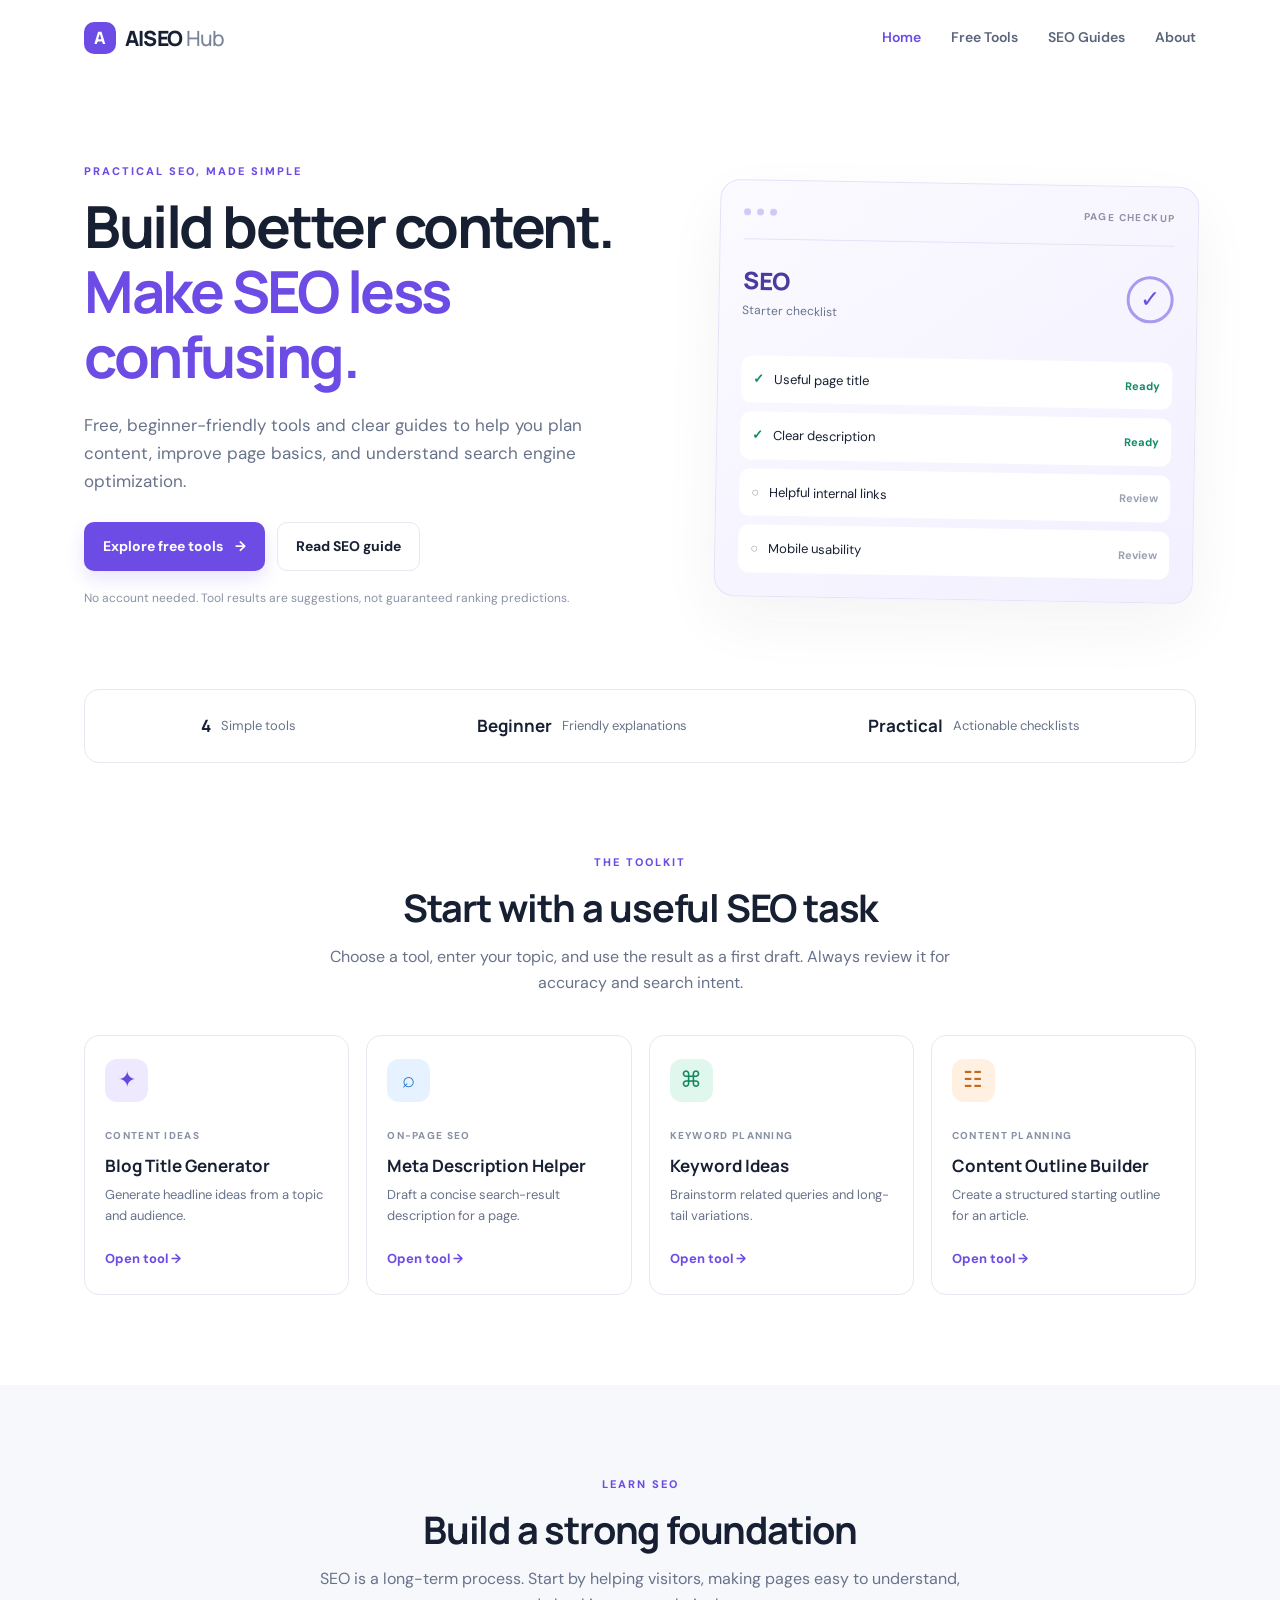
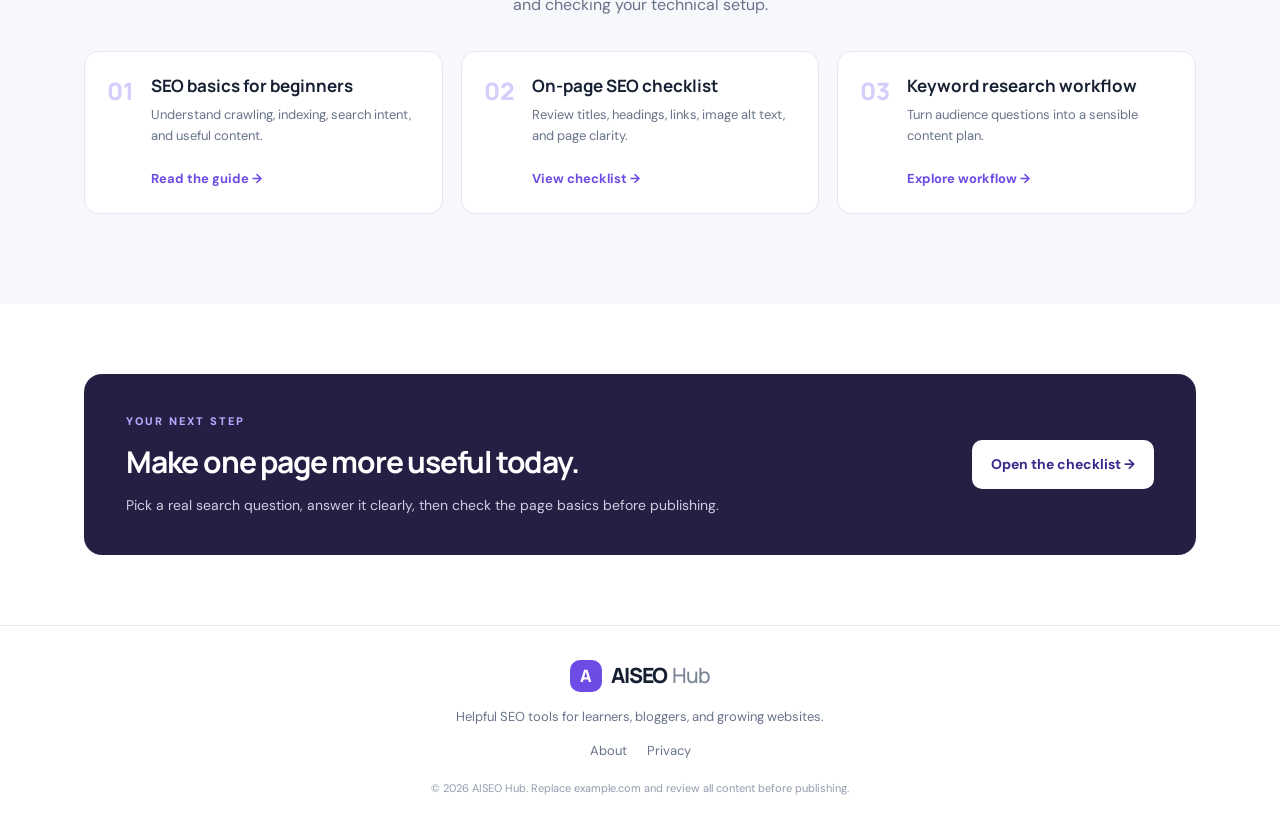
==== index.html @ 877b9268 "Initial commit" ====
<!doctype html>
<html lang="en">
<head>
  <meta charset="utf-8">
  <meta name="viewport" content="width=device-width, initial-scale=1">
  <title>AISEO Hub — Free SEO Tools & Practical Guides</title>
  <meta name="description" content="Explore free SEO tools for blog titles, meta descriptions, keyword ideas, content outlines, and practical SEO learning guides.">
  <link rel="canonical" href="https://example.com/">
  <meta property="og:title" content="AISEO Hub — Free SEO Tools & Practical Guides">
  <meta property="og:description" content="Simple SEO tools and actionable guides for bloggers, students, and website owners.">
  <meta property="og:type" content="website">
  <link rel="stylesheet" href="assets/style.css">
  <script src="assets/app.js" defer></script>
</head>
<body>
<header class="site-header">
  <a class="brand" href="index.html" aria-label="AISEO Hub home"><span class="brand-mark">A</span> AISEO <span class="brand-light">Hub</span></a>
  <button class="menu-toggle" id="menuToggle" aria-label="Toggle navigation" aria-expanded="false">☰</button>
  <nav id="mainNav" aria-label="Main navigation">
    <a href="index.html" aria-current="page">Home</a>
    <a href="#tools">Free Tools</a>
    <a href="guides/seo-basics.html">SEO Guides</a>
    <a href="about.html">About</a>
  </nav>
</header>
<main>
  <section class="hero">
    <div class="hero-copy">
      <p class="eyebrow">PRACTICAL SEO, MADE SIMPLE</p>
      <h1>Build better content.<br><span>Make SEO less confusing.</span></h1>
      <p class="hero-intro">Free, beginner-friendly tools and clear guides to help you plan content, improve page basics, and understand search engine optimization.</p>
      <div class="hero-actions">
        <a class="button button-primary" href="#tools">Explore free tools <span aria-hidden="true">→</span></a>
        <a class="button button-secondary" href="guides/seo-basics.html">Read SEO guide</a>
      </div>
      <p class="small-note">No account needed. Tool results are suggestions, not guaranteed ranking predictions.</p>
    </div>
    <div class="hero-card" aria-label="SEO checklist preview">
      <div class="preview-top"><span class="dot"></span><span class="dot"></span><span class="dot"></span><span class="preview-label">PAGE CHECKUP</span></div>
      <div class="preview-score"><div><strong>SEO</strong><span>Starter checklist</span></div><span class="score-ring">✓</span></div>
      <div class="check-row"><span class="check-icon">✓</span><span>Useful page title</span><b>Ready</b></div>
      <div class="check-row"><span class="check-icon">✓</span><span>Clear description</span><b>Ready</b></div>
      <div class="check-row"><span class="check-icon muted">○</span><span>Helpful internal links</span><b class="muted-text">Review</b></div>
      <div class="check-row"><span class="check-icon muted">○</span><span>Mobile usability</span><b class="muted-text">Review</b></div>
    </div>
  </section>

  <section class="trust-strip">
    <div><strong>4</strong><span>Simple tools</span></div>
    <div><strong>Beginner</strong><span>Friendly explanations</span></div>
    <div><strong>Practical</strong><span>Actionable checklists</span></div>
  </section>

  <section class="section" id="tools">
    <div class="section-heading">
      <p class="eyebrow">THE TOOLKIT</p>
      <h2>Start with a useful SEO task</h2>
      <p>Choose a tool, enter your topic, and use the result as a first draft. Always review it for accuracy and search intent.</p>
    </div>
    <div class="tool-grid">
      <a class="tool-card" href="tools/title-generator.html"><span class="tool-icon purple">✦</span><span class="card-kicker">CONTENT IDEAS</span><h3>Blog Title Generator</h3><p>Generate headline ideas from a topic and audience.</p><span class="card-link">Open tool →</span></a>
      <a class="tool-card" href="tools/meta-description.html"><span class="tool-icon blue">⌕</span><span class="card-kicker">ON-PAGE SEO</span><h3>Meta Description Helper</h3><p>Draft a concise search-result description for a page.</p><span class="card-link">Open tool →</span></a>
      <a class="tool-card" href="tools/keyword-ideas.html"><span class="tool-icon green">⌘</span><span class="card-kicker">KEYWORD PLANNING</span><h3>Keyword Ideas</h3><p>Brainstorm related queries and long-tail variations.</p><span class="card-link">Open tool →</span></a>
      <a class="tool-card" href="tools/content-outline.html"><span class="tool-icon orange">☷</span><span class="card-kicker">CONTENT PLANNING</span><h3>Content Outline Builder</h3><p>Create a structured starting outline for an article.</p><span class="card-link">Open tool →</span></a>
    </div>
  </section>

  <section class="section section-tint">
    <div class="section-heading">
      <p class="eyebrow">LEARN SEO</p><h2>Build a strong foundation</h2>
      <p>SEO is a long-term process. Start by helping visitors, making pages easy to understand, and checking your technical setup.</p>
    </div>
    <div class="guide-grid">
      <article class="guide-card"><div class="guide-number">01</div><div><h3>SEO basics for beginners</h3><p>Understand crawling, indexing, search intent, and useful content.</p><a href="guides/seo-basics.html">Read the guide →</a></div></article>
      <article class="guide-card"><div class="guide-number">02</div><div><h3>On-page SEO checklist</h3><p>Review titles, headings, links, image alt text, and page clarity.</p><a href="guides/on-page-checklist.html">View checklist →</a></div></article>
      <article class="guide-card"><div class="guide-number">03</div><div><h3>Keyword research workflow</h3><p>Turn audience questions into a sensible content plan.</p><a href="guides/keyword-research.html">Explore workflow →</a></div></article>
    </div>
  </section>

  <section class="cta">
    <div><p class="eyebrow">YOUR NEXT STEP</p><h2>Make one page more useful today.</h2><p>Pick a real search question, answer it clearly, then check the page basics before publishing.</p></div>
    <a class="button button-light" href="guides/on-page-checklist.html">Open the checklist →</a>
  </section>
</main>
<footer class="site-footer"><a class="brand" href="index.html"><span class="brand-mark">A</span> AISEO <span class="brand-light">Hub</span></a><p>Helpful SEO tools for learners, bloggers, and growing websites.</p><div><a href="about.html">About</a><a href="privacy.html">Privacy</a></div><small>© <span id="year"></span> AISEO Hub. Replace example.com and review all content before publishing.</small></footer>
</body>
</html>
---- assets/style.css ----
@import url('https://fonts.googleapis.com/css2?family=DM+Sans:wght@400;500;600;700&family=Manrope:wght@400;500;600;700;800&display=swap');
:root{--ink:#172033;--muted:#68738a;--purple:#6c4ce5;--purple-dark:#4c35bd;--line:#e5e8f0;--surface:#fff;--wash:#f7f8fc;--green:#138a68}
*{box-sizing:border-box}html{scroll-behavior:smooth}body{margin:0;font-family:"DM Sans",Arial,sans-serif;color:var(--ink);background:#fff;line-height:1.65}a{color:inherit;text-decoration:none}.site-header{height:76px;display:flex;align-items:center;justify-content:space-between;max-width:1160px;padding:0 24px;margin:auto}.brand{display:inline-flex;align-items:center;font-family:Manrope,sans-serif;font-weight:800;font-size:21px;letter-spacing:-.8px}.brand-mark{display:grid;place-items:center;width:32px;height:32px;background:var(--purple);color:white;border-radius:10px;margin-right:9px;font-size:17px}.brand-light{font-weight:500;color:#7a8497;margin-left:4px}.site-header nav{display:flex;gap:30px;color:#5b657a;font-size:14px;font-weight:600}.site-header nav a:hover,.site-header nav a[aria-current=page]{color:var(--purple)}.menu-toggle{display:none;background:none;border:0;font-size:24px}.hero{max-width:1160px;margin:26px auto 0;padding:60px 24px 68px;display:grid;grid-template-columns:1.08fr .92fr;gap:70px;align-items:center}.eyebrow{font-size:11px;letter-spacing:2px;font-weight:800;color:var(--purple);margin:0 0 14px}.hero h1{font-family:Manrope,sans-serif;font-size:clamp(38px,5vw,58px);line-height:1.12;letter-spacing:-2.5px;margin:0 0 22px}.hero h1 span{color:var(--purple)}.hero-intro{font-size:17px;color:var(--muted);max-width:550px;margin:0 0 27px}.hero-actions{display:flex;gap:12px;flex-wrap:wrap}.button{display:inline-flex;align-items:center;justify-content:center;gap:12px;padding:12px 18px;border-radius:10px;font-weight:700;font-size:14px;border:1px solid transparent}.button-primary{background:var(--purple);color:#fff;box-shadow:0 8px 18px #6c4ce526}.button-primary:hover{background:var(--purple-dark)}.button-secondary{border-color:var(--line);background:#fff}.small-note{font-size:12px;color:#8a93a5;margin-top:18px}.hero-card{border:1px solid #e5e2f8;border-radius:20px;padding:23px;background:linear-gradient(145deg,#fbfaff,#f2f0ff);box-shadow:0 24px 60px #2d23580d;transform:rotate(1deg)}.preview-top{display:flex;gap:6px;align-items:center;border-bottom:1px solid #e6e1f8;padding-bottom:18px}.dot{height:7px;width:7px;border-radius:50%;background:#d3c9f9}.preview-label{margin-left:auto;font-size:10px;letter-spacing:1.4px;color:#9290a6;font-weight:700}.preview-score{display:flex;align-items:center;justify-content:space-between;padding:24px 0}.preview-score strong{display:block;font:800 24px Manrope;color:#4b3b9e}.preview-score span:not(.score-ring){font-size:12px;color:var(--muted)}.score-ring{width:47px;height:47px;display:grid;place-items:center;border:3px solid #a99af1;border-radius:50%;color:var(--purple);font-size:24px}.check-row{display:flex;align-items:center;gap:10px;background:#fff;padding:13px 12px;border-radius:10px;margin-top:9px;font-size:13px}.check-row b{margin-left:auto;color:var(--green);font-size:11px}.check-icon{color:var(--green);font-weight:800}.muted,.muted-text{color:#9aa2b1!important}.trust-strip{max-width:1112px;margin:0 auto;padding:22px 35px;border:1px solid var(--line);border-radius:15px;display:flex;justify-content:space-around;gap:20px}.trust-strip div{display:flex;align-items:center;gap:10px}.trust-strip strong{font-family:Manrope;font-size:17px}.trust-strip span{font-size:13px;color:var(--muted)}.section{max-width:1160px;margin:0 auto;padding:90px 24px}.section-heading{text-align:center;max-width:660px;margin:0 auto 38px}.section-heading h2,.cta h2{font-family:Manrope;font-size:clamp(28px,3vw,38px);line-height:1.2;letter-spacing:-1.2px;margin:0 0 13px}.section-heading>p:last-child{color:var(--muted);margin:0}.tool-grid{display:grid;grid-template-columns:repeat(4,1fr);gap:17px}.tool-card{border:1px solid var(--line);border-radius:15px;padding:23px 20px;min-height:250px;transition:transform .2s,box-shadow .2s}.tool-card:hover{transform:translateY(-4px);box-shadow:0 15px 35px #1923440c}.tool-icon{width:43px;height:43px;display:grid;place-items:center;border-radius:12px;font-size:22px;margin-bottom:19px}.purple{background:#eee9ff;color:#6748df}.blue{background:#e6f2ff;color:#2477c8}.green{background:#e0f7ed;color:#16875f}.orange{background:#fff0e2;color:#c46a20}.card-kicker{font-size:10px;letter-spacing:1.3px;font-weight:800;color:#8992a4}.tool-card h3,.guide-card h3{font:700 17px Manrope;margin:7px 0}.tool-card p,.guide-card p{font-size:13px;color:var(--muted);margin:0 0 18px}.card-link,.guide-card a{font-size:13px;font-weight:700;color:var(--purple)}.section-tint{max-width:none;background:var(--wash);padding-left:max(24px,calc((100% - 1112px)/2));padding-right:max(24px,calc((100% - 1112px)/2))}.section-tint .section-heading{margin-bottom:32px}.guide-grid{display:grid;grid-template-columns:repeat(3,1fr);gap:18px}.guide-card{display:flex;gap:17px;background:#fff;border:1px solid var(--line);padding:22px;border-radius:14px}.guide-number{font:800 24px Manrope;color:#d5cdfb}.guide-card h3{margin-top:0}.cta{max-width:1112px;margin:70px auto;padding:38px 42px;border-radius:18px;background:#242044;color:#fff;display:flex;align-items:center;justify-content:space-between;gap:28px}.cta .eyebrow{color:#b9aaff}.cta h2{font-size:30px}.cta p:not(.eyebrow){color:#d0cde2;font-size:14px;margin-bottom:0}.button-light{background:#fff;color:#392a8e;white-space:nowrap}.site-footer{border-top:1px solid var(--line);padding:32px 24px 25px;text-align:center;color:var(--muted)}.site-footer .brand{color:var(--ink)}.site-footer p{font-size:13px}.site-footer div{display:flex;justify-content:center;gap:20px;font-size:13px;margin:12px 0}.site-footer small{font-size:11px;color:#929bad}.page-wrap{max-width:900px;margin:35px auto 80px;padding:0 24px}.page-wrap h1{font:800 clamp(34px,5vw,48px)/1.15 Manrope;letter-spacing:-1.8px;margin:10px 0 16px}.page-lead{font-size:17px;color:var(--muted);max-width:760px}.crumb{font-size:12px;color:var(--muted);margin-bottom:28px}.crumb a{color:var(--purple)}.tool-panel{margin-top:28px;border:1px solid var(--line);border-radius:16px;padding:25px;background:#fff;box-shadow:0 14px 45px #18203c08}.field{display:block;margin-bottom:17px;font-size:13px;font-weight:700}.field input,.field textarea,.field select{display:block;width:100%;margin-top:7px;padding:12px 13px;border:1px solid #dfe3ed;border-radius:9px;font:14px "DM Sans",sans-serif;color:var(--ink);background:#fff}.field textarea{min-height:100px;resize:vertical}.field input:focus,.field textarea:focus{outline:3px solid #6c4ce51c;border-color:var(--purple)}.tool-form .button{cursor:pointer}.results{margin-top:20px;padding:17px;border-radius:10px;background:#f7f6ff;border:1px solid #e7e2ff;display:none}.results h2{font:700 17px Manrope;margin:0 0 10px}.results ul{padding-left:20px;margin:0}.results li{margin:7px 0}.result-actions{display:flex;gap:10px;flex-wrap:wrap;margin-top:14px}.mini-button{border:1px solid #d8d0ff;background:white;color:#4c35bd;border-radius:7px;padding:7px 11px;font-weight:700;cursor:pointer}.notice{font-size:12px;color:var(--muted);margin-top:18px}.article h2{font:750 25px Manrope;margin:34px 0 10px}.article h3{font:700 18px Manrope;margin:24px 0 8px}.article p,.article li{color:#4e596e}.article ul,.article ol{padding-left:24px}.callout{border-left:4px solid var(--purple);padding:14px 17px;background:#f7f5ff;border-radius:0 9px 9px 0;margin:22px 0}.checklist{list-style:none;padding:0!important}.checklist li{padding:11px 0;border-bottom:1px solid var(--line)}.checklist input{margin-right:9px;accent-color:var(--purple)}@media(max-width:850px){.hero{gap:35px;padding-top:45px}.tool-grid{grid-template-columns:repeat(2,1fr)}.guide-grid{grid-template-columns:1fr}.cta{margin:40px 20px;align-items:flex-start;flex-direction:column}}@media(max-width:600px){.site-header{height:66px}.menu-toggle{display:block}.site-header nav{display:none;position:absolute;z-index:5;top:62px;left:12px;right:12px;background:#fff;border:1px solid var(--line);border-radius:12px;padding:16px;box-shadow:0 15px 35px #19234416;flex-direction:column;gap:14px}.site-header nav.open{display:flex}.hero{grid-template-columns:1fr;padding-top:35px;gap:30px}.hero h1{letter-spacing:-1.7px}.trust-strip{margin:0 18px;flex-direction:column;padding:20px}.section{padding-top:65px;padding-bottom:65px}.tool-grid{grid-template-columns:1fr}.tool-card{min-height:0}.cta{padding:28px}.page-wrap{margin-top:25px}}
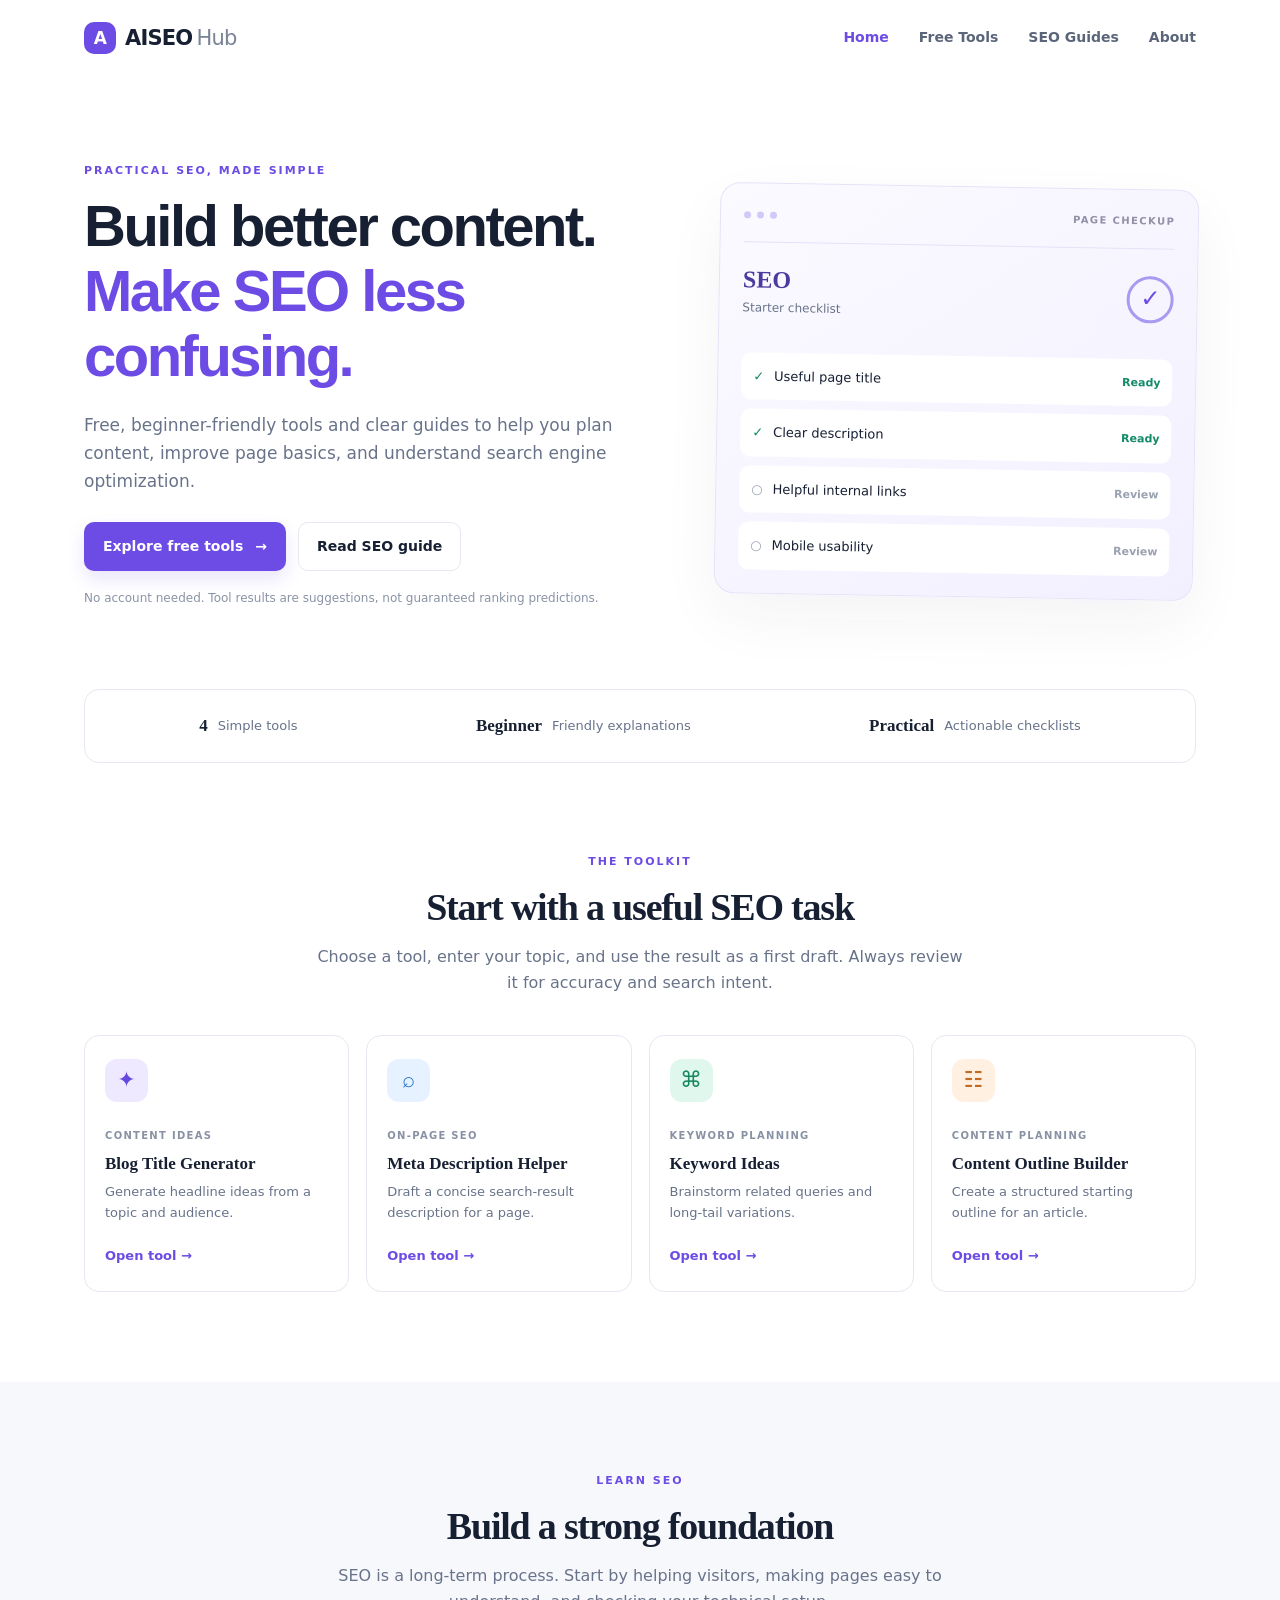
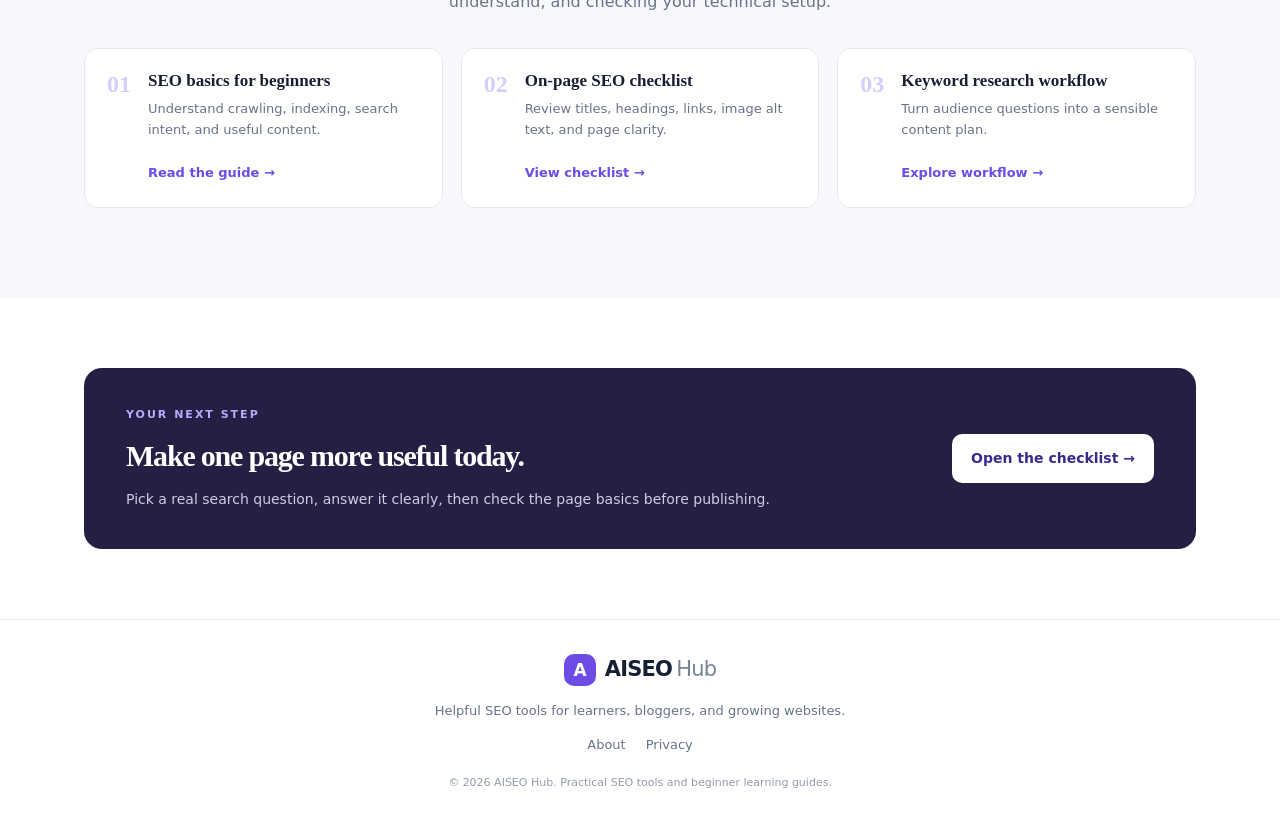
==== commit d8024f70: "1" ====
--- a/index.html
+++ b/index.html
@@ -2,15 +2,64 @@
 <html lang="en">
 <head>
   <meta charset="utf-8">
+  <meta name="google-site-verification" content="DLuv6miqWuih0UpWfHEhimVWEFteF6ivkz4_jkl5QbA" />
   <meta name="viewport" content="width=device-width, initial-scale=1">
-  <title>AISEO Hub — Free SEO Tools & Practical Guides</title>
-  <meta name="description" content="Explore free SEO tools for blog titles, meta descriptions, keyword ideas, content outlines, and practical SEO learning guides.">
-  <link rel="canonical" href="https://example.com/">
-  <meta property="og:title" content="AISEO Hub — Free SEO Tools & Practical Guides">
+  <meta name="robots" content="index, follow, max-image-preview:large">
+  <meta name="theme-color" content="#6c4ce5">
+  <link rel="icon" type="image/svg+xml" href="/favicon.svg">
+  <title>AISEO Hub — Free AI SEO Tools &amp; Practical Guides</title>
+  <meta name="description" content="Explore free AI SEO tools for blog titles, meta descriptions, keyword ideas, content outlines, and beginner-friendly SEO learning guides.">
+  <meta name="keywords" content="ai seo hub, free ai tools for seo, ai keyword generator free, seo friendly content generator, what is ai seo">
+  <link rel="canonical" href="https://aiseo-hub.onrender.com/">
+  <meta property="og:type" content="website">
+  <meta property="og:site_name" content="AISEO Hub">
+  <meta property="og:title" content="AISEO Hub — Free AI SEO Tools &amp; Practical Guides">
   <meta property="og:description" content="Simple SEO tools and actionable guides for bloggers, students, and website owners.">
-  <meta property="og:type" content="website">
+  <meta property="og:url" content="https://aiseo-hub.onrender.com/">
+  <meta property="og:image" content="https://aiseo-hub.onrender.com/assets/og-image.png">
+  <meta property="og:locale" content="en_US">
+  <meta name="twitter:card" content="summary_large_image">
+  <meta name="twitter:title" content="AISEO Hub — Free AI SEO Tools &amp; Practical Guides">
+  <meta name="twitter:description" content="Simple SEO tools and actionable guides for bloggers, students, and website owners.">
+  <meta name="twitter:image" content="https://aiseo-hub.onrender.com/assets/og-image.png">
   <link rel="stylesheet" href="assets/style.css">
   <script src="assets/app.js" defer></script>
+  <script type="application/ld+json">
+  {
+    "@context": "https://schema.org",
+    "@type": "WebSite",
+    "@id": "https://aiseo-hub.onrender.com/#website",
+    "name": "AISEO Hub",
+    "url": "https://aiseo-hub.onrender.com/",
+    "description": "Free beginner-friendly SEO tools and practical guides for blog titles, meta descriptions, keyword ideas, and content outlines.",
+    "inLanguage": "en",
+    "publisher": {
+      "@type": "Organization",
+      "@id": "https://aiseo-hub.onrender.com/#organization",
+      "name": "AISEO Hub",
+      "url": "https://aiseo-hub.onrender.com/",
+      "logo": "https://aiseo-hub.onrender.com/favicon.svg"
+    }
+  }
+  </script>
+  <script type="application/ld+json">
+  {
+    "@context": "https://schema.org",
+    "@type": "CollectionPage",
+    "@id": "https://aiseo-hub.onrender.com/#webpage",
+    "url": "https://aiseo-hub.onrender.com/",
+    "name": "AISEO Hub — Free AI SEO Tools & Practical Guides",
+    "description": "Free SEO tools and practical guides for students, bloggers, and beginner website owners.",
+    "inLanguage": "en"
+  }
+  </script>
+  <script async src="https://www.googletagmanager.com/gtag/js?id=G-LRX1NDMSGD"></script>
+  <script>
+    window.dataLayer = window.dataLayer || [];
+    window.gtag = function gtag(){window.dataLayer.push(arguments);};
+    window.gtag("js", new Date());
+    window.gtag("config", "G-LRX1NDMSGD");
+  </script>
 </head>
 <body>
 <header class="site-header">
@@ -82,6 +131,6 @@
     <a class="button button-light" href="guides/on-page-checklist.html">Open the checklist →</a>
   </section>
 </main>
-<footer class="site-footer"><a class="brand" href="index.html"><span class="brand-mark">A</span> AISEO <span class="brand-light">Hub</span></a><p>Helpful SEO tools for learners, bloggers, and growing websites.</p><div><a href="about.html">About</a><a href="privacy.html">Privacy</a></div><small>© <span id="year"></span> AISEO Hub. Replace example.com and review all content before publishing.</small></footer>
+<footer class="site-footer"><a class="brand" href="index.html"><span class="brand-mark">A</span> AISEO <span class="brand-light">Hub</span></a><p>Helpful SEO tools for learners, bloggers, and growing websites.</p><div><a href="about.html">About</a><a href="privacy.html">Privacy</a></div><small>© <span id="year"></span> AISEO Hub. Practical SEO tools and beginner learning guides.</small></footer>
 </body>
-</html>+</html>
--- a/assets/style.css
+++ b/assets/style.css
@@ -1,3 +1,2 @@
-@import url('https://fonts.googleapis.com/css2?family=DM+Sans:wght@400;500;600;700&family=Manrope:wght@400;500;600;700;800&display=swap');
-:root{--ink:#172033;--muted:#68738a;--purple:#6c4ce5;--purple-dark:#4c35bd;--line:#e5e8f0;--surface:#fff;--wash:#f7f8fc;--green:#138a68}
-*{box-sizing:border-box}html{scroll-behavior:smooth}body{margin:0;font-family:"DM Sans",Arial,sans-serif;color:var(--ink);background:#fff;line-height:1.65}a{color:inherit;text-decoration:none}.site-header{height:76px;display:flex;align-items:center;justify-content:space-between;max-width:1160px;padding:0 24px;margin:auto}.brand{display:inline-flex;align-items:center;font-family:Manrope,sans-serif;font-weight:800;font-size:21px;letter-spacing:-.8px}.brand-mark{display:grid;place-items:center;width:32px;height:32px;background:var(--purple);color:white;border-radius:10px;margin-right:9px;font-size:17px}.brand-light{font-weight:500;color:#7a8497;margin-left:4px}.site-header nav{display:flex;gap:30px;color:#5b657a;font-size:14px;font-weight:600}.site-header nav a:hover,.site-header nav a[aria-current=page]{color:var(--purple)}.menu-toggle{display:none;background:none;border:0;font-size:24px}.hero{max-width:1160px;margin:26px auto 0;padding:60px 24px 68px;display:grid;grid-template-columns:1.08fr .92fr;gap:70px;align-items:center}.eyebrow{font-size:11px;letter-spacing:2px;font-weight:800;color:var(--purple);margin:0 0 14px}.hero h1{font-family:Manrope,sans-serif;font-size:clamp(38px,5vw,58px);line-height:1.12;letter-spacing:-2.5px;margin:0 0 22px}.hero h1 span{color:var(--purple)}.hero-intro{font-size:17px;color:var(--muted);max-width:550px;margin:0 0 27px}.hero-actions{display:flex;gap:12px;flex-wrap:wrap}.button{display:inline-flex;align-items:center;justify-content:center;gap:12px;padding:12px 18px;border-radius:10px;font-weight:700;font-size:14px;border:1px solid transparent}.button-primary{background:var(--purple);color:#fff;box-shadow:0 8px 18px #6c4ce526}.button-primary:hover{background:var(--purple-dark)}.button-secondary{border-color:var(--line);background:#fff}.small-note{font-size:12px;color:#8a93a5;margin-top:18px}.hero-card{border:1px solid #e5e2f8;border-radius:20px;padding:23px;background:linear-gradient(145deg,#fbfaff,#f2f0ff);box-shadow:0 24px 60px #2d23580d;transform:rotate(1deg)}.preview-top{display:flex;gap:6px;align-items:center;border-bottom:1px solid #e6e1f8;padding-bottom:18px}.dot{height:7px;width:7px;border-radius:50%;background:#d3c9f9}.preview-label{margin-left:auto;font-size:10px;letter-spacing:1.4px;color:#9290a6;font-weight:700}.preview-score{display:flex;align-items:center;justify-content:space-between;padding:24px 0}.preview-score strong{display:block;font:800 24px Manrope;color:#4b3b9e}.preview-score span:not(.score-ring){font-size:12px;color:var(--muted)}.score-ring{width:47px;height:47px;display:grid;place-items:center;border:3px solid #a99af1;border-radius:50%;color:var(--purple);font-size:24px}.check-row{display:flex;align-items:center;gap:10px;background:#fff;padding:13px 12px;border-radius:10px;margin-top:9px;font-size:13px}.check-row b{margin-left:auto;color:var(--green);font-size:11px}.check-icon{color:var(--green);font-weight:800}.muted,.muted-text{color:#9aa2b1!important}.trust-strip{max-width:1112px;margin:0 auto;padding:22px 35px;border:1px solid var(--line);border-radius:15px;display:flex;justify-content:space-around;gap:20px}.trust-strip div{display:flex;align-items:center;gap:10px}.trust-strip strong{font-family:Manrope;font-size:17px}.trust-strip span{font-size:13px;color:var(--muted)}.section{max-width:1160px;margin:0 auto;padding:90px 24px}.section-heading{text-align:center;max-width:660px;margin:0 auto 38px}.section-heading h2,.cta h2{font-family:Manrope;font-size:clamp(28px,3vw,38px);line-height:1.2;letter-spacing:-1.2px;margin:0 0 13px}.section-heading>p:last-child{color:var(--muted);margin:0}.tool-grid{display:grid;grid-template-columns:repeat(4,1fr);gap:17px}.tool-card{border:1px solid var(--line);border-radius:15px;padding:23px 20px;min-height:250px;transition:transform .2s,box-shadow .2s}.tool-card:hover{transform:translateY(-4px);box-shadow:0 15px 35px #1923440c}.tool-icon{width:43px;height:43px;display:grid;place-items:center;border-radius:12px;font-size:22px;margin-bottom:19px}.purple{background:#eee9ff;color:#6748df}.blue{background:#e6f2ff;color:#2477c8}.green{background:#e0f7ed;color:#16875f}.orange{background:#fff0e2;color:#c46a20}.card-kicker{font-size:10px;letter-spacing:1.3px;font-weight:800;color:#8992a4}.tool-card h3,.guide-card h3{font:700 17px Manrope;margin:7px 0}.tool-card p,.guide-card p{font-size:13px;color:var(--muted);margin:0 0 18px}.card-link,.guide-card a{font-size:13px;font-weight:700;color:var(--purple)}.section-tint{max-width:none;background:var(--wash);padding-left:max(24px,calc((100% - 1112px)/2));padding-right:max(24px,calc((100% - 1112px)/2))}.section-tint .section-heading{margin-bottom:32px}.guide-grid{display:grid;grid-template-columns:repeat(3,1fr);gap:18px}.guide-card{display:flex;gap:17px;background:#fff;border:1px solid var(--line);padding:22px;border-radius:14px}.guide-number{font:800 24px Manrope;color:#d5cdfb}.guide-card h3{margin-top:0}.cta{max-width:1112px;margin:70px auto;padding:38px 42px;border-radius:18px;background:#242044;color:#fff;display:flex;align-items:center;justify-content:space-between;gap:28px}.cta .eyebrow{color:#b9aaff}.cta h2{font-size:30px}.cta p:not(.eyebrow){color:#d0cde2;font-size:14px;margin-bottom:0}.button-light{background:#fff;color:#392a8e;white-space:nowrap}.site-footer{border-top:1px solid var(--line);padding:32px 24px 25px;text-align:center;color:var(--muted)}.site-footer .brand{color:var(--ink)}.site-footer p{font-size:13px}.site-footer div{display:flex;justify-content:center;gap:20px;font-size:13px;margin:12px 0}.site-footer small{font-size:11px;color:#929bad}.page-wrap{max-width:900px;margin:35px auto 80px;padding:0 24px}.page-wrap h1{font:800 clamp(34px,5vw,48px)/1.15 Manrope;letter-spacing:-1.8px;margin:10px 0 16px}.page-lead{font-size:17px;color:var(--muted);max-width:760px}.crumb{font-size:12px;color:var(--muted);margin-bottom:28px}.crumb a{color:var(--purple)}.tool-panel{margin-top:28px;border:1px solid var(--line);border-radius:16px;padding:25px;background:#fff;box-shadow:0 14px 45px #18203c08}.field{display:block;margin-bottom:17px;font-size:13px;font-weight:700}.field input,.field textarea,.field select{display:block;width:100%;margin-top:7px;padding:12px 13px;border:1px solid #dfe3ed;border-radius:9px;font:14px "DM Sans",sans-serif;color:var(--ink);background:#fff}.field textarea{min-height:100px;resize:vertical}.field input:focus,.field textarea:focus{outline:3px solid #6c4ce51c;border-color:var(--purple)}.tool-form .button{cursor:pointer}.results{margin-top:20px;padding:17px;border-radius:10px;background:#f7f6ff;border:1px solid #e7e2ff;display:none}.results h2{font:700 17px Manrope;margin:0 0 10px}.results ul{padding-left:20px;margin:0}.results li{margin:7px 0}.result-actions{display:flex;gap:10px;flex-wrap:wrap;margin-top:14px}.mini-button{border:1px solid #d8d0ff;background:white;color:#4c35bd;border-radius:7px;padding:7px 11px;font-weight:700;cursor:pointer}.notice{font-size:12px;color:var(--muted);margin-top:18px}.article h2{font:750 25px Manrope;margin:34px 0 10px}.article h3{font:700 18px Manrope;margin:24px 0 8px}.article p,.article li{color:#4e596e}.article ul,.article ol{padding-left:24px}.callout{border-left:4px solid var(--purple);padding:14px 17px;background:#f7f5ff;border-radius:0 9px 9px 0;margin:22px 0}.checklist{list-style:none;padding:0!important}.checklist li{padding:11px 0;border-bottom:1px solid var(--line)}.checklist input{margin-right:9px;accent-color:var(--purple)}@media(max-width:850px){.hero{gap:35px;padding-top:45px}.tool-grid{grid-template-columns:repeat(2,1fr)}.guide-grid{grid-template-columns:1fr}.cta{margin:40px 20px;align-items:flex-start;flex-direction:column}}@media(max-width:600px){.site-header{height:66px}.menu-toggle{display:block}.site-header nav{display:none;position:absolute;z-index:5;top:62px;left:12px;right:12px;background:#fff;border:1px solid var(--line);border-radius:12px;padding:16px;box-shadow:0 15px 35px #19234416;flex-direction:column;gap:14px}.site-header nav.open{display:flex}.hero{grid-template-columns:1fr;padding-top:35px;gap:30px}.hero h1{letter-spacing:-1.7px}.trust-strip{margin:0 18px;flex-direction:column;padding:20px}.section{padding-top:65px;padding-bottom:65px}.tool-grid{grid-template-columns:1fr}.tool-card{min-height:0}.cta{padding:28px}.page-wrap{margin-top:25px}}
+:root{--ink:#172033;--muted:#68738a;--purple:#6c4ce5;--purple-dark:#4c35bd;--line:#e5e8f0;--surface:#fff;--wash:#f7f8fc;--green:#138a68;--sans:system-ui,-apple-system,"Segoe UI",Roboto,Arial,sans-serif;--heading:system-ui,-apple-system,"Segoe UI",Roboto,Arial,sans-serif}
+*{box-sizing:border-box}html{scroll-behavior:smooth}body{margin:0;font-family:var(--sans);color:var(--ink);background:#fff;line-height:1.65}a{color:inherit;text-decoration:none}.site-header{height:76px;display:flex;align-items:center;justify-content:space-between;max-width:1160px;padding:0 24px;margin:auto}.brand{display:inline-flex;align-items:center;font-family:var(--heading);font-weight:800;font-size:21px;letter-spacing:-.8px}.brand-mark{display:grid;place-items:center;width:32px;height:32px;background:var(--purple);color:white;border-radius:10px;margin-right:9px;font-size:17px}.brand-light{font-weight:500;color:#7a8497;margin-left:4px}.site-header nav{display:flex;gap:30px;color:#5b657a;font-size:14px;font-weight:600}.site-header nav a:hover,.site-header nav a[aria-current=page]{color:var(--purple)}.menu-toggle{display:none;background:none;border:0;font-size:24px}.hero{max-width:1160px;margin:26px auto 0;padding:60px 24px 68px;display:grid;grid-template-columns:1.08fr .92fr;gap:70px;align-items:center}.eyebrow{font-size:11px;letter-spacing:2px;font-weight:800;color:var(--purple);margin:0 0 14px}.hero h1{font-family:Manrope,sans-serif;font-size:clamp(38px,5vw,58px);line-height:1.12;letter-spacing:-2.5px;margin:0 0 22px}.hero h1 span{color:var(--purple)}.hero-intro{font-size:17px;color:var(--muted);max-width:550px;margin:0 0 27px}.hero-actions{display:flex;gap:12px;flex-wrap:wrap}.button{display:inline-flex;align-items:center;justify-content:center;gap:12px;padding:12px 18px;border-radius:10px;font-weight:700;font-size:14px;border:1px solid transparent}.button-primary{background:var(--purple);color:#fff;box-shadow:0 8px 18px #6c4ce526}.button-primary:hover{background:var(--purple-dark)}.button-secondary{border-color:var(--line);background:#fff}.small-note{font-size:12px;color:#8a93a5;margin-top:18px}.hero-card{border:1px solid #e5e2f8;border-radius:20px;padding:23px;background:linear-gradient(145deg,#fbfaff,#f2f0ff);box-shadow:0 24px 60px #2d23580d;transform:rotate(1deg)}.preview-top{display:flex;gap:6px;align-items:center;border-bottom:1px solid #e6e1f8;padding-bottom:18px}.dot{height:7px;width:7px;border-radius:50%;background:#d3c9f9}.preview-label{margin-left:auto;font-size:10px;letter-spacing:1.4px;color:#9290a6;font-weight:700}.preview-score{display:flex;align-items:center;justify-content:space-between;padding:24px 0}.preview-score strong{display:block;font:800 24px Manrope;color:#4b3b9e}.preview-score span:not(.score-ring){font-size:12px;color:var(--muted)}.score-ring{width:47px;height:47px;display:grid;place-items:center;border:3px solid #a99af1;border-radius:50%;color:var(--purple);font-size:24px}.check-row{display:flex;align-items:center;gap:10px;background:#fff;padding:13px 12px;border-radius:10px;margin-top:9px;font-size:13px}.check-row b{margin-left:auto;color:var(--green);font-size:11px}.check-icon{color:var(--green);font-weight:800}.muted,.muted-text{color:#9aa2b1!important}.trust-strip{max-width:1112px;margin:0 auto;padding:22px 35px;border:1px solid var(--line);border-radius:15px;display:flex;justify-content:space-around;gap:20px}.trust-strip div{display:flex;align-items:center;gap:10px}.trust-strip strong{font-family:Manrope;font-size:17px}.trust-strip span{font-size:13px;color:var(--muted)}.section{max-width:1160px;margin:0 auto;padding:90px 24px}.section-heading{text-align:center;max-width:660px;margin:0 auto 38px}.section-heading h2,.cta h2{font-family:Manrope;font-size:clamp(28px,3vw,38px);line-height:1.2;letter-spacing:-1.2px;margin:0 0 13px}.section-heading>p:last-child{color:var(--muted);margin:0}.tool-grid{display:grid;grid-template-columns:repeat(4,1fr);gap:17px}.tool-card{border:1px solid var(--line);border-radius:15px;padding:23px 20px;min-height:250px;transition:transform .2s,box-shadow .2s}.tool-card:hover{transform:translateY(-4px);box-shadow:0 15px 35px #1923440c}.tool-icon{width:43px;height:43px;display:grid;place-items:center;border-radius:12px;font-size:22px;margin-bottom:19px}.purple{background:#eee9ff;color:#6748df}.blue{background:#e6f2ff;color:#2477c8}.green{background:#e0f7ed;color:#16875f}.orange{background:#fff0e2;color:#c46a20}.card-kicker{font-size:10px;letter-spacing:1.3px;font-weight:800;color:#8992a4}.tool-card h3,.guide-card h3{font:700 17px Manrope;margin:7px 0}.tool-card p,.guide-card p{font-size:13px;color:var(--muted);margin:0 0 18px}.card-link,.guide-card a{font-size:13px;font-weight:700;color:var(--purple)}.section-tint{max-width:none;background:var(--wash);padding-left:max(24px,calc((100% - 1112px)/2));padding-right:max(24px,calc((100% - 1112px)/2))}.section-tint .section-heading{margin-bottom:32px}.guide-grid{display:grid;grid-template-columns:repeat(3,1fr);gap:18px}.guide-card{display:flex;gap:17px;background:#fff;border:1px solid var(--line);padding:22px;border-radius:14px}.guide-number{font:800 24px Manrope;color:#d5cdfb}.guide-card h3{margin-top:0}.cta{max-width:1112px;margin:70px auto;padding:38px 42px;border-radius:18px;background:#242044;color:#fff;display:flex;align-items:center;justify-content:space-between;gap:28px}.cta .eyebrow{color:#b9aaff}.cta h2{font-size:30px}.cta p:not(.eyebrow){color:#d0cde2;font-size:14px;margin-bottom:0}.button-light{background:#fff;color:#392a8e;white-space:nowrap}.site-footer{border-top:1px solid var(--line);padding:32px 24px 25px;text-align:center;color:var(--muted)}.site-footer .brand{color:var(--ink)}.site-footer p{font-size:13px}.site-footer div{display:flex;justify-content:center;gap:20px;font-size:13px;margin:12px 0}.site-footer small{font-size:11px;color:#929bad}.page-wrap{max-width:900px;margin:35px auto 80px;padding:0 24px}.page-wrap h1{font:800 clamp(34px,5vw,48px)/1.15 Manrope;letter-spacing:-1.8px;margin:10px 0 16px}.page-lead{font-size:17px;color:var(--muted);max-width:760px}.crumb{font-size:12px;color:var(--muted);margin-bottom:28px}.crumb a{color:var(--purple)}.tool-panel{margin-top:28px;border:1px solid var(--line);border-radius:16px;padding:25px;background:#fff;box-shadow:0 14px 45px #18203c08}.field{display:block;margin-bottom:17px;font-size:13px;font-weight:700}.field input,.field textarea,.field select{display:block;width:100%;margin-top:7px;padding:12px 13px;border:1px solid #dfe3ed;border-radius:9px;font:14px "DM Sans",sans-serif;color:var(--ink);background:#fff}.field textarea{min-height:100px;resize:vertical}.field input:focus,.field textarea:focus{outline:3px solid #6c4ce51c;border-color:var(--purple)}.tool-form .button{cursor:pointer}.results{margin-top:20px;padding:17px;border-radius:10px;background:#f7f6ff;border:1px solid #e7e2ff;display:none}.results h2{font:700 17px Manrope;margin:0 0 10px}.results ul{padding-left:20px;margin:0}.results li{margin:7px 0}.result-actions{display:flex;gap:10px;flex-wrap:wrap;margin-top:14px}.mini-button{border:1px solid #d8d0ff;background:white;color:#4c35bd;border-radius:7px;padding:7px 11px;font-weight:700;cursor:pointer}.notice{font-size:12px;color:var(--muted);margin-top:18px}.article h2{font:750 25px Manrope;margin:34px 0 10px}.article h3{font:700 18px Manrope;margin:24px 0 8px}.article p,.article li{color:#4e596e}.article p a,.article li a{color:var(--purple);text-decoration:underline;text-underline-offset:2px;font-weight:600}.article ul,.article ol{padding-left:24px}.callout{border-left:4px solid var(--purple);padding:14px 17px;background:#f7f5ff;border-radius:0 9px 9px 0;margin:22px 0}.checklist{list-style:none;padding:0!important}.checklist li{padding:11px 0;border-bottom:1px solid var(--line)}.checklist input{margin-right:9px;accent-color:var(--purple)}@media(max-width:850px){.hero{gap:35px;padding-top:45px}.tool-grid{grid-template-columns:repeat(2,1fr)}.guide-grid{grid-template-columns:1fr}.cta{margin:40px 20px;align-items:flex-start;flex-direction:column}}@media(max-width:600px){.site-header{height:66px}.menu-toggle{display:block}.site-header nav{display:none;position:absolute;z-index:5;top:62px;left:12px;right:12px;background:#fff;border:1px solid var(--line);border-radius:12px;padding:16px;box-shadow:0 15px 35px #19234416;flex-direction:column;gap:14px}.site-header nav.open{display:flex}.hero{grid-template-columns:1fr;padding-top:35px;gap:30px}.hero h1{letter-spacing:-1.7px}.trust-strip{margin:0 18px;flex-direction:column;padding:20px}.section{padding-top:65px;padding-bottom:65px}.tool-grid{grid-template-columns:1fr}.tool-card{min-height:0}.cta{padding:28px}.page-wrap{margin-top:25px}}
